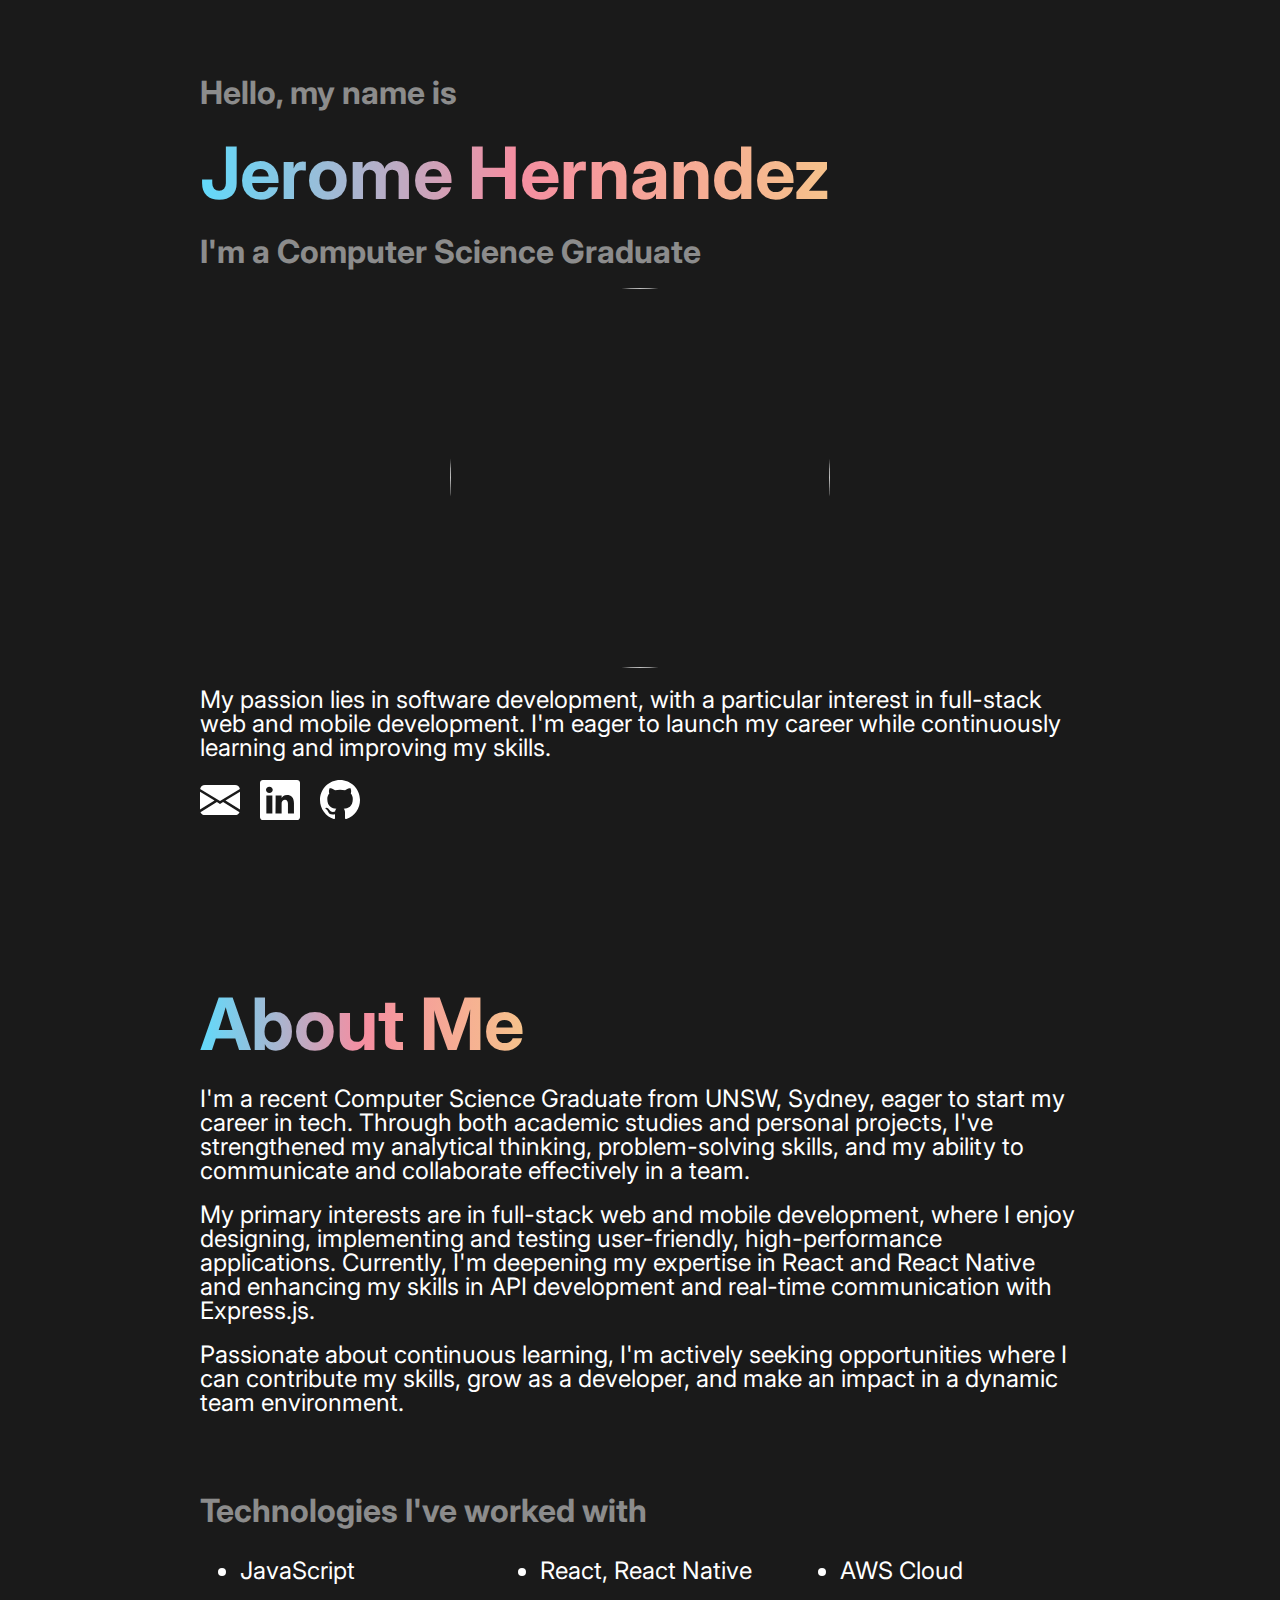
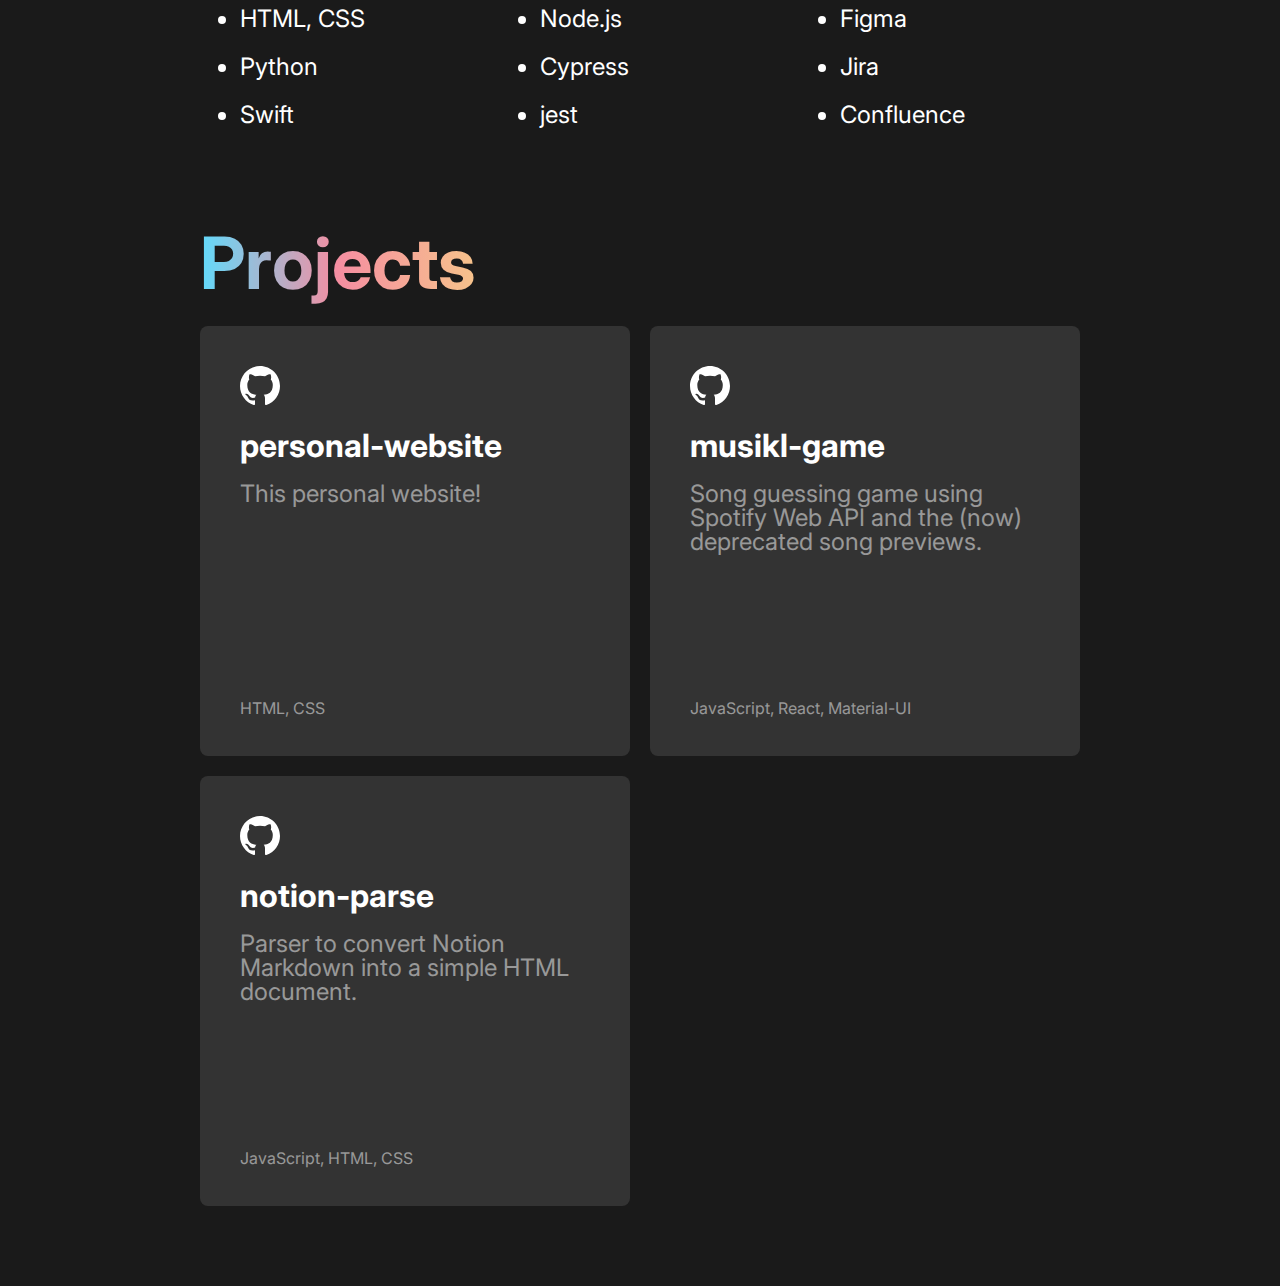
==== index.html @ d80d79ee "fix: icons href to new file and folder" ====
<!DOCTYPE html>
<html lang="en">
  <head>
    <meta charset="UTF-8" />
    <meta name="viewport" content="width=device-width, initial-scale=1.0" />
    <link rel="stylesheet" href="main.css" />
    <title>Personal Website</title>
    <style>
      @import url("https://fonts.googleapis.com/css2?family=Inter:ital,opsz,wght@0,14..32,100..900;1,14..32,100..900&display=swap");
    </style>
  </head>
  <body>
    <nav>
      <img src="images/J2 7 Segment.png" alt="J2" id="logo" />
    </nav>
    <div id="root">
      <div id="profile" class="container">
        <h2>Hello, my name is</h2>
        <h1>Jerome Hernandez</h1>
        <h2>I'm a Computer Science Graduate</h2>
        <img src="images/Profile Picture.png" alt="" id="profile-picture" />
        <p id="profile-blurb">
          My passion lies in software development, with a particular interest in
          full-stack web and mobile development. I'm eager to launch my career
          while continuously learning and improving my skills.
        </p>
        <div id="socials">
          <a href="mailto:rjeromeh@outlook.com">
            <svg class="icon">
              <use xlink:href="images/bootstrap-icons.svg#envelope-fill"></use>
            </svg>
          </a>
          <a href="https://www.linkedin.com/in/rjeromeh/">
            <svg class="icon">
              <use xlink:href="images/bootstrap-icons.svg#linkedin"></use>
            </svg>
          </a>
          <a href="https://github.com/J0020git">
            <svg class="icon">
              <use xlink:href="images/bootstrap-icons.svg#github"></use>
            </svg>
          </a>
        </div>
      </div>
      <div id="about" class="container">
        <h1>About Me</h1>
        <p>
          I'm a recent Computer Science Graduate from UNSW, Sydney, eager to
          start my career in tech. Through both academic studies and personal
          projects, I've strengthened my analytical thinking, problem-solving
          skills, and my ability to communicate and collaborate effectively in a
          team.
        </p>
        <p>
          My primary interests are in full-stack web and mobile development,
          where I enjoy designing, implementing and testing user-friendly,
          high-performance applications. Currently, I'm deepening my expertise
          in React and React Native and enhancing my skills in API development
          and real-time communication with Express.js.
        </p>
        <p>
          Passionate about continuous learning, I'm actively seeking
          opportunities where I can contribute my skills, grow as a developer,
          and make an impact in a dynamic team environment.
        </p>
      </div>
      <div id="technologies" class="container">
        <h2>Technologies I've worked with</h2>
        <div id="technologies-lists">
          <ul>
            <li>JavaScript</li>
            <li>HTML, CSS</li>
            <li>Python</li>
            <li>Swift</li>
          </ul>
          <ul>
            <li>React, React Native</li>
            <li>Node.js</li>
            <li>Cypress</li>
            <li>jest</li>
          </ul>
          <ul>
            <li>AWS Cloud</li>
            <li>Figma</li>
            <li>Jira</li>
            <li>Confluence</li>
          </ul>
        </div>
        <div id="technologies-tile-1">
          <img src="images/react.png" alt="" class="technologies-tile-img" />
        </div>
        <div id="technologies-tile-2">
          <img src="images/figma.png" alt="" class="technologies-tile-img" />
        </div>
        <div id="technologies-tile-3">
          <img src="images/js.png" alt="" class="technologies-tile-img" />
        </div>
      </div>
      <div id="projects" class="container">
        <h1>Projects</h1>
        <div id="project-tiles">
          <div class="project-tile">
            <a href="https://github.com/J0020git/personal-website">
              <svg class="icon">
                <use xlink:href="images/bootstrap-icons.svg#github"></use>
              </svg>
            </a>
            <h2>personal-website</h2>
            <p>This personal website!</p>
            <p class="text-small">HTML, CSS</p>
          </div>
          <div class="project-tile">
            <a href="https://github.com/J0020git/musikl-game">
              <svg class="icon">
                <use xlink:href="images/bootstrap-icons.svg#github"></use>
              </svg>
            </a>
            <h2>musikl-game</h2>
            <p>
              Song guessing game using Spotify Web API and the (now) deprecated
              song previews.
            </p>
            <p class="text-small">JavaScript, React, Material-UI</p>
          </div>
          <div class="project-tile">
            <a href="https://github.com/J0020git/notion-parse">
              <svg class="icon">
                <use xlink:href="images/bootstrap-icons.svg#github"></use>
              </svg>
            </a>
            <h2>notion-parse</h2>
            <p>
              Parser to convert Notion Markdown into a simple HTML document.
            </p>
            <p class="text-small">JavaScript, HTML, CSS</p>
          </div>
        </div>
      </div>
    </div>
  </body>
</html>
---- main.css ----
html {
    font-size: 16px;
}

nav {
    height: 0px;
    position: sticky;
    top: 0;
}

body {
    margin: 0;
    background-color: #1A1A1A;
    height: 100%;
    width: 100%;
    font-family: 'Inter';
}

#root {
    margin: 0 auto 0 auto;
    width: 100%;
    max-width: 1180px;
}

#logo {
    width: 3rem;
    height: 3rem;
    position: absolute;
    top: 2rem;
    left: 2rem;
}

#profile {
    position: relative;
    min-height: 47.5rem;
    height: 100vh;
    justify-content: center;
}

#profile-picture {
    width: 23.75rem;
    height: 23.75rem;
    border-radius: 11.875rem;
    position: absolute;
    right: 0px;
}

#profile-blurb {
    width: 36.25rem;
}

#socials {
    display: flex;
    flex-direction: row;
    flex-wrap: wrap;
    gap: 1.25rem;
}

#project-tiles {
    display: grid;
    gap: 1.25rem;
    grid-template-columns: repeat(3, 1fr);
}

#technologies-lists {
    display: grid;
    gap: 1.25rem;
    grid-template-columns: repeat(4, 1fr);
}

#about,
#technologies,
#projects {
    margin-top: 5rem;
    margin-bottom: 5rem;
    position: relative;
}

#technologies-lists>ul {
    flex: 1;
}

#technologies-lists>ul>li {
    line-height: 3rem;
}

#technologies-tile-1,
#technologies-tile-2,
#technologies-tile-3 {
    height: 5rem;
    width: 5rem;
    padding: 0.5rem;
    border-radius: 0.5rem;
    background-color: #333333;
    box-sizing: border-box;
    border-width: 2px;
    border-style: solid;
    position: absolute;
}

#technologies-tile-1 {
    border-color: #61DAFB;
    top: 50%;
    right: 12.5rem;
    translate: 0% -50%;
}

#technologies-tile-2 {
    border-color: #F58EA1;
    top: 0;
    right: 6.25rem;
}

#technologies-tile-3 {
    border-color: #F6C28B;
    bottom: 0;
    right: 0;
}

.technologies-tile-img {
    height: 100%;
    width: 100%;
    object-fit: contain;
}

.project-tile {
    aspect-ratio: 1 / 1;
    background-color: #333333;
    border-radius: 0.5rem;
    padding: 2.5rem;
    box-sizing: border-box;
    display: flex;
    flex-direction: column;
    gap: 1.25rem;
    overflow: hidden;
}

.project-tile>h2 {
    color: #FFFFFF;
}

.project-tile>h2+p {
    color: rgba(255, 255, 255, 0.5);
    flex: 1;
    overflow: hidden;
}

h1,
h2,
p,
li,
ul {
    margin: 0;
}

h1 {
    font-size: 4.5rem;
    color: transparent;
    font-weight: bold;
    background-image: linear-gradient(to right, #61DAFB, #F58EA1, #F6C28B);
    background-clip: text;
    align-self: start;
    overflow: visible;
}

h2 {
    font-size: 2rem;
    line-height: 2rem;
    color: rgba(255, 255, 255, 0.5);
    font-weight: bold;
}

p,
li {
    font-size: 1.5rem;
    line-height: 1.5rem;
    color: #FFFFFF;
    font-weight: normal;
}

.container {
    display: flex;
    flex-direction: column;
    gap: 1.25rem;
}

.text-small {
    font-size: 1rem;
    line-height: 1rem;
    color: rgba(255, 255, 255, 0.5);
    font-weight: normal;
}

.icon {
    height: 2.5rem;
    width: 2.5rem;
    color: #FFFFFF;
}

@media (max-width: 1404px) {
    nav {
        display: none;
    }
}

@media (max-width: 1280px) {
    #root {
        max-width: 880px;
    }

    #profile-picture {
        position: static;
        margin: 0 auto;
    }

    #profile-blurb {
        width: 100%;
    }

    #technologies-lists {
        grid-template-columns: repeat(3, 1fr);
    }

    #technologies-tile-1,
    #technologies-tile-2,
    #technologies-tile-3 {
        display: none;
    }

    #project-tiles {
        grid-template-columns: repeat(2, 1fr);
    }
}

@media (max-width: 1000px) {
    html {
        font-size: 12px;
    }

    #root {
        max-width: 800px;
    }

    #profile-picture {
        position: absolute;
        right: 0px;
    }

    #profile-blurb {
        width: 36.25rem;
    }

    #project-tiles {
        grid-template-columns: repeat(3, 1fr);
    }
}

@media (max-width: 880px) {
    #root {
        max-width: 600px;
    }

    #profile-picture {
        position: static;
        margin: 0 auto;
    }

    #profile-blurb {
        width: 100%;
    }

    #project-tiles {
        grid-template-columns: repeat(2, 1fr);
    }
}

@media (max-width: 768px) {
    html {
        font-size: 10px;
    }

    #root {
        max-width: 425px;
    }

    .project-tile>h2+p {
        visibility: hidden;
    }
}
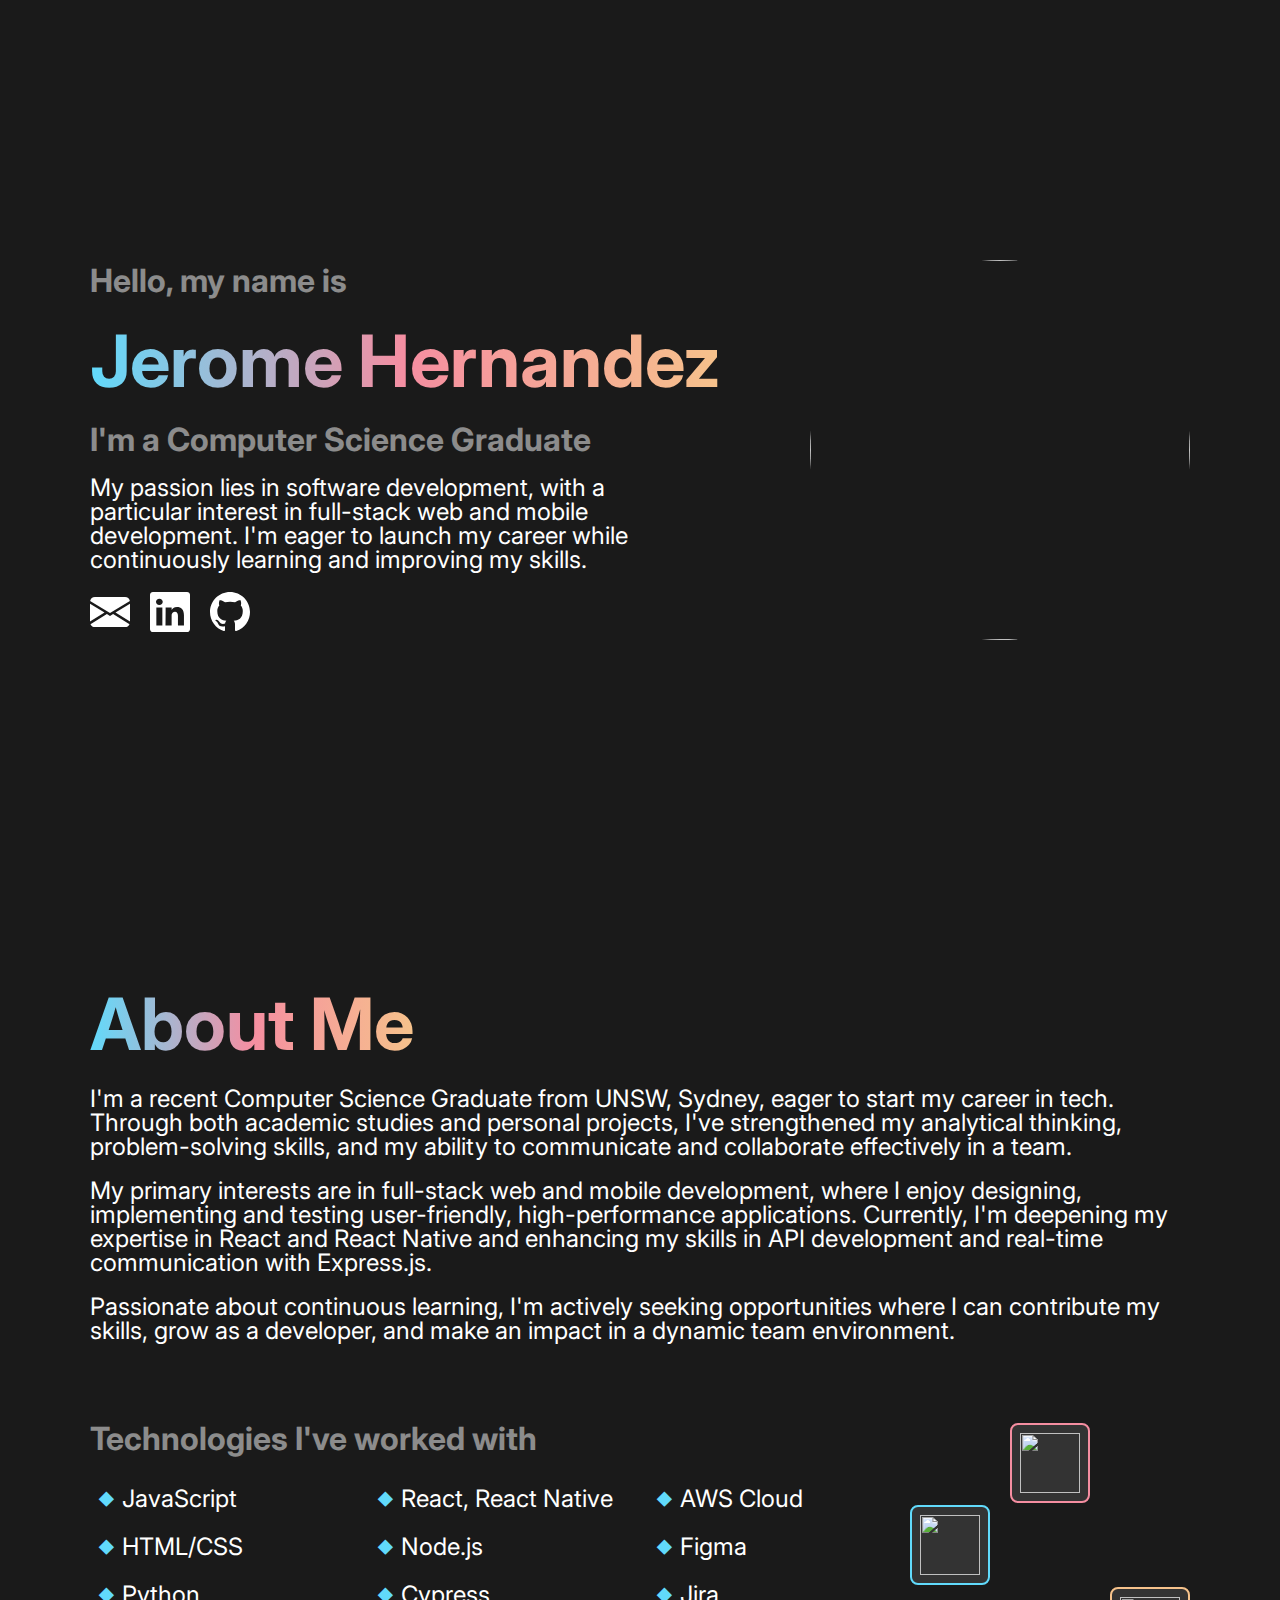
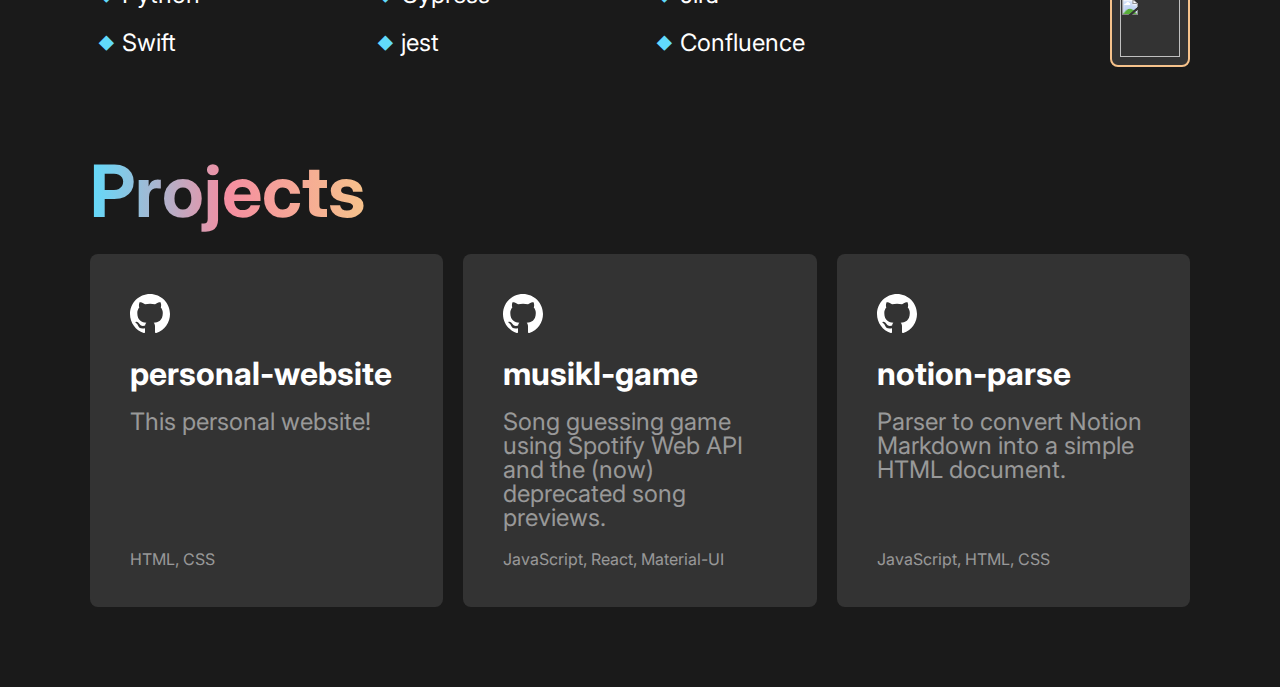
==== commit 2c56ad15: "feat: New li bullet style" ====
--- a/index.html
+++ b/index.html
@@ -69,12 +69,13 @@
         <div id="technologies-lists">
           <ul>
             <li>JavaScript</li>
-            <li>HTML, CSS</li>
+            <li>HTML/CSS</li>
             <li>Python</li>
             <li>Swift</li>
           </ul>
           <ul>
-            <li>React, React Native</li>
+            <li id="li-long">React, React Native</li>
+            <li id="li-short">React</li>
             <li>Node.js</li>
             <li>Cypress</li>
             <li>jest</li>
--- a/main.css
+++ b/main.css
@@ -3,6 +3,8 @@
 }
 
 nav {
+    display: none;
+    /* TODO: Implement and un-hide the nav */
     height: 0px;
     position: sticky;
     top: 0;
@@ -16,10 +18,26 @@
     font-family: 'Inter';
 }
 
+ul {
+    padding-left: 2rem;
+    list-style: none;
+}
+
+li::before {
+    font-size: 1rem;
+    color: #61DAFB;
+    content: "◆";
+    position: absolute;
+    margin-left: -1.5rem;
+}
+
 #root {
     margin: 0 auto 0 auto;
     width: 100%;
     max-width: 1180px;
+    box-sizing: border-box;
+    padding-left: 2.5rem;
+    padding-right: 2.5rem;
 }
 
 #logo {
@@ -64,7 +82,7 @@
 
 #technologies-lists {
     display: grid;
-    gap: 1.25rem;
+    gap: 1rem;
     grid-template-columns: repeat(4, 1fr);
 }
 
@@ -76,12 +94,12 @@
     position: relative;
 }
 
-#technologies-lists>ul {
-    flex: 1;
-}
-
 #technologies-lists>ul>li {
     line-height: 3rem;
+}
+
+#li-short {
+    display: none;
 }
 
 #technologies-tile-1,
@@ -203,9 +221,9 @@
     }
 }
 
-@media (max-width: 1280px) {
+@media (max-width: 1200px) {
     #root {
-        max-width: 880px;
+        max-width: 100%;
     }
 
     #profile-picture {
@@ -232,58 +250,57 @@
     }
 }
 
-@media (max-width: 1000px) {
+@media (max-width: 992px) {
     html {
         font-size: 12px;
     }
 
-    #root {
-        max-width: 800px;
+    #profile>* {
+        width: calc(100% - 23.75rem - 2.5rem);
     }
 
     #profile-picture {
         position: absolute;
         right: 0px;
-    }
-
-    #profile-blurb {
-        width: 36.25rem;
-    }
-
-    #project-tiles {
-        grid-template-columns: repeat(3, 1fr);
-    }
-}
-
-@media (max-width: 880px) {
-    #root {
-        max-width: 600px;
+        width: 23.75rem;
+    }
+}
+
+@media (max-width: 768px) {
+    html {
+        font-size: 10px;
+    }
+
+    h1 {
+        font-size: 4rem;
+    }
+
+    #profile {
+        height: auto;
+        padding-top: 2.5rem;
+    }
+
+    #profile>* {
+        width: 100%;
     }
 
     #profile-picture {
         position: static;
         margin: 0 auto;
-    }
-
-    #profile-blurb {
-        width: 100%;
-    }
-
-    #project-tiles {
-        grid-template-columns: repeat(2, 1fr);
-    }
-}
-
-@media (max-width: 768px) {
-    html {
-        font-size: 10px;
-    }
-
-    #root {
-        max-width: 425px;
-    }
-
+        width: 23.75rem;
+    }
+}
+
+@media (max-width: 576px) {
     .project-tile>h2+p {
         visibility: hidden;
     }
+
+    #li-long {
+        display: none;
+    }
+
+    #li-short {
+        display: list-item;
+    }
 }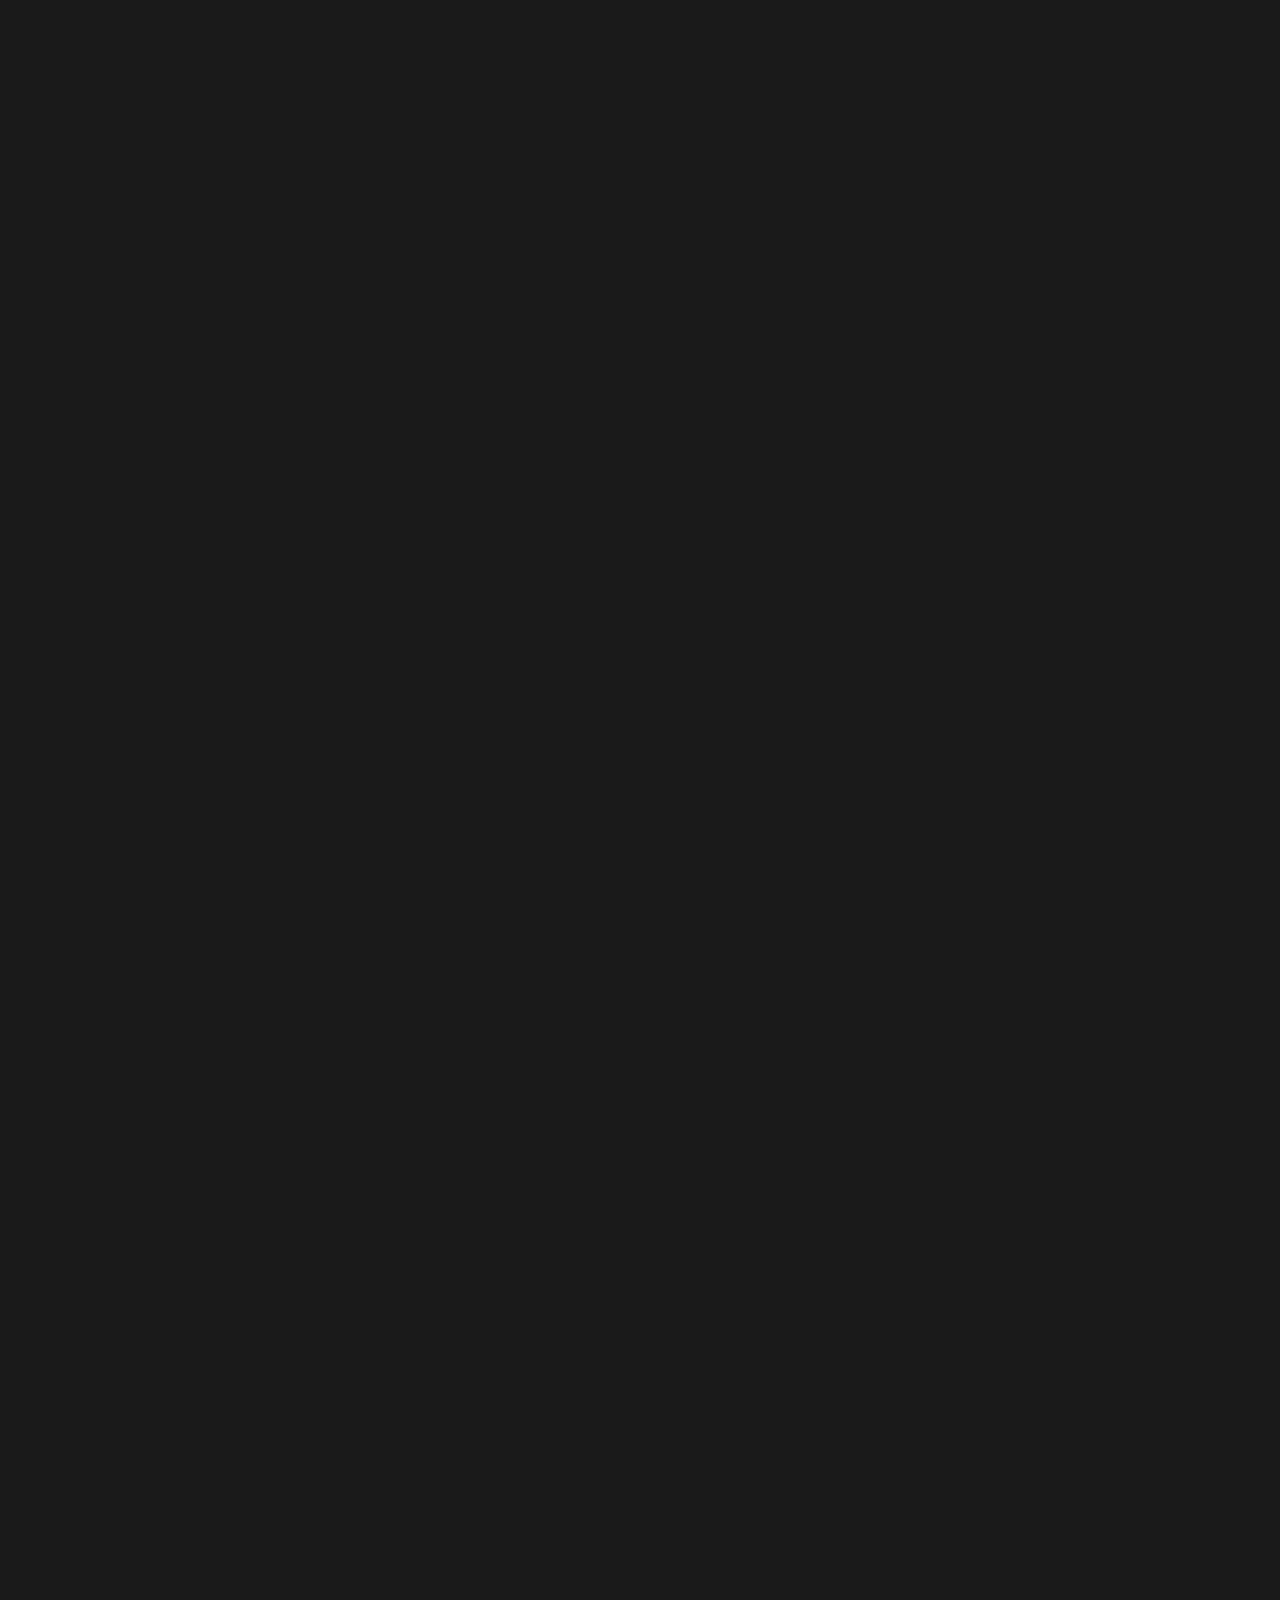
==== commit 52f1a681: "feat: Animate on scroll into view" ====
--- a/index.html
+++ b/index.html
@@ -8,6 +8,7 @@
     <style>
       @import url("https://fonts.googleapis.com/css2?family=Inter:ital,opsz,wght@0,14..32,100..900;1,14..32,100..900&display=swap");
     </style>
+    <script src="animateOnScroll.js"></script>
   </head>
   <body>
     <nav>
@@ -15,16 +16,21 @@
     </nav>
     <div id="root">
       <div id="profile" class="container">
-        <h2>Hello, my name is</h2>
-        <h1>Jerome Hernandez</h1>
-        <h2>I'm a Computer Science Graduate</h2>
-        <img src="images/Profile Picture.png" alt="" id="profile-picture" />
-        <p id="profile-blurb">
+        <h2 class="animate appearBottom">Hello, my name is</h2>
+        <h1 class="animate appearBottom">Jerome Hernandez</h1>
+        <h2 class="animate appearBottom">I'm a Computer Science Graduate</h2>
+        <img
+          src="images/Profile Picture.png"
+          alt=""
+          id="profile-picture"
+          class="animate appearBottom"
+        />
+        <p id="profile-blurb" class="animate appearBottom">
           My passion lies in software development, with a particular interest in
           full-stack web and mobile development. I'm eager to launch my career
           while continuously learning and improving my skills.
         </p>
-        <div id="socials">
+        <div id="socials" class="animate appearBottom">
           <a href="mailto:rjeromeh@outlook.com">
             <svg class="icon">
               <use xlink:href="images/bootstrap-icons.svg#envelope-fill"></use>
@@ -43,30 +49,30 @@
         </div>
       </div>
       <div id="about" class="container">
-        <h1>About Me</h1>
-        <p>
+        <h1 class="animate appearBottom">About Me</h1>
+        <p class="animate appearBottom">
           I'm a recent Computer Science Graduate from UNSW, Sydney, eager to
           start my career in tech. Through both academic studies and personal
           projects, I've strengthened my analytical thinking, problem-solving
           skills, and my ability to communicate and collaborate effectively in a
           team.
         </p>
-        <p>
+        <p class="animate appearBottom">
           My primary interests are in full-stack web and mobile development,
           where I enjoy designing, implementing and testing user-friendly,
           high-performance applications. Currently, I'm deepening my expertise
           in React and React Native and enhancing my skills in API development
           and real-time communication with Express.js.
         </p>
-        <p>
+        <p class="animate appearBottom">
           Passionate about continuous learning, I'm actively seeking
           opportunities where I can contribute my skills, grow as a developer,
           and make an impact in a dynamic team environment.
         </p>
       </div>
       <div id="technologies" class="container">
-        <h2>Technologies I've worked with</h2>
-        <div id="technologies-lists">
+        <h2 class="animate appearBottom">Technologies I've worked with</h2>
+        <div id="technologies-lists" class="animate appearBottom">
           <ul>
             <li>JavaScript</li>
             <li>HTML/CSS</li>
@@ -87,20 +93,20 @@
             <li>Confluence</li>
           </ul>
         </div>
-        <div id="technologies-tile-1">
+        <div id="technologies-tile-1" class="animate appearBottom">
           <img src="images/react.png" alt="" class="technologies-tile-img" />
         </div>
-        <div id="technologies-tile-2">
+        <div id="technologies-tile-2" class="animate appearBottom">
           <img src="images/figma.png" alt="" class="technologies-tile-img" />
         </div>
-        <div id="technologies-tile-3">
+        <div id="technologies-tile-3" class="animate appearBottom">
           <img src="images/js.png" alt="" class="technologies-tile-img" />
         </div>
       </div>
       <div id="projects" class="container">
-        <h1>Projects</h1>
+        <h1 class="animate appearBottom">Projects</h1>
         <div id="project-tiles">
-          <div class="project-tile">
+          <div class="project-tile animate appearBottom">
             <a href="https://github.com/J0020git/personal-website">
               <svg class="icon">
                 <use xlink:href="images/bootstrap-icons.svg#github"></use>
@@ -110,7 +116,7 @@
             <p>This personal website!</p>
             <p class="text-small">HTML, CSS</p>
           </div>
-          <div class="project-tile">
+          <div class="project-tile animate appearBottom">
             <a href="https://github.com/J0020git/musikl-game">
               <svg class="icon">
                 <use xlink:href="images/bootstrap-icons.svg#github"></use>
@@ -123,7 +129,7 @@
             </p>
             <p class="text-small">JavaScript, React, Material-UI</p>
           </div>
-          <div class="project-tile">
+          <div class="project-tile animate appearBottom">
             <a href="https://github.com/J0020git/notion-parse">
               <svg class="icon">
                 <use xlink:href="images/bootstrap-icons.svg#github"></use>
--- a/main.css
+++ b/main.css
@@ -1,3 +1,44 @@
+@keyframes appearBottom {
+    from {
+        opacity: 0%;
+        transform: translateY(10rem)
+    }
+
+    to {
+        opacity: 100%;
+        transform: translateY(0px)
+    }
+}
+
+/* TODO: animate, and other animation utility classes */
+
+.animate {
+    animation-duration: 0.7s;
+    animation-fill-mode: both;
+}
+
+.appearBottom {
+    opacity: 0%;
+    transform: translateY(10rem);
+}
+
+.appearBottom.viewed {
+    animation-name: appearBottom;
+    animation-timing-function: ease-in-out;
+}
+
+
+:root {
+    --blue: #61DAFB;
+    --pink: #F58EA1;
+    --peach: #F6C28B;
+    --dark: #1A1A1A;
+    --grey: #333333;
+    --light: #FFFFFF;
+    --translucent: rgba(255, 255, 255, 0.5);
+    --gradient: linear-gradient(to right, var(--blue), var(--pink), var(--peach));
+}
+
 html {
     font-size: 16px;
 }
@@ -12,7 +53,7 @@
 
 body {
     margin: 0;
-    background-color: #1A1A1A;
+    background-color: var(--dark);
     height: 100%;
     width: 100%;
     font-family: 'Inter';
@@ -25,7 +66,7 @@
 
 li::before {
     font-size: 1rem;
-    color: #61DAFB;
+    color: var(--blue);
     content: "◆";
     position: absolute;
     margin-left: -1.5rem;
@@ -109,7 +150,7 @@
     width: 5rem;
     padding: 0.5rem;
     border-radius: 0.5rem;
-    background-color: #333333;
+    background-color: var(--grey);
     box-sizing: border-box;
     border-width: 2px;
     border-style: solid;
@@ -117,20 +158,20 @@
 }
 
 #technologies-tile-1 {
-    border-color: #61DAFB;
+    border-color: var(--blue);
     top: 50%;
     right: 12.5rem;
     translate: 0% -50%;
 }
 
 #technologies-tile-2 {
-    border-color: #F58EA1;
+    border-color: var(--pink);
     top: 0;
     right: 6.25rem;
 }
 
 #technologies-tile-3 {
-    border-color: #F6C28B;
+    border-color: var(--peach);
     bottom: 0;
     right: 0;
 }
@@ -143,7 +184,7 @@
 
 .project-tile {
     aspect-ratio: 1 / 1;
-    background-color: #333333;
+    background-color: var(--grey);
     border-radius: 0.5rem;
     padding: 2.5rem;
     box-sizing: border-box;
@@ -154,11 +195,11 @@
 }
 
 .project-tile>h2 {
-    color: #FFFFFF;
+    color: var(--light);
 }
 
 .project-tile>h2+p {
-    color: rgba(255, 255, 255, 0.5);
+    color: var(--translucent);
     flex: 1;
     overflow: hidden;
 }
@@ -175,7 +216,7 @@
     font-size: 4.5rem;
     color: transparent;
     font-weight: bold;
-    background-image: linear-gradient(to right, #61DAFB, #F58EA1, #F6C28B);
+    background-image: var(--gradient);
     background-clip: text;
     align-self: start;
     overflow: visible;
@@ -184,7 +225,7 @@
 h2 {
     font-size: 2rem;
     line-height: 2rem;
-    color: rgba(255, 255, 255, 0.5);
+    color: var(--translucent);
     font-weight: bold;
 }
 
@@ -192,7 +233,7 @@
 li {
     font-size: 1.5rem;
     line-height: 1.5rem;
-    color: #FFFFFF;
+    color: var(--light);
     font-weight: normal;
 }
 
@@ -205,14 +246,20 @@
 .text-small {
     font-size: 1rem;
     line-height: 1rem;
-    color: rgba(255, 255, 255, 0.5);
+    color: var(--translucent);
     font-weight: normal;
 }
 
 .icon {
     height: 2.5rem;
     width: 2.5rem;
-    color: #FFFFFF;
+    color: var(--light);
+    transition: all 0.2s;
+}
+
+.icon:hover {
+    transform: translateY(-4px);
+    color: var(--blue);
 }
 
 @media (max-width: 1404px) {
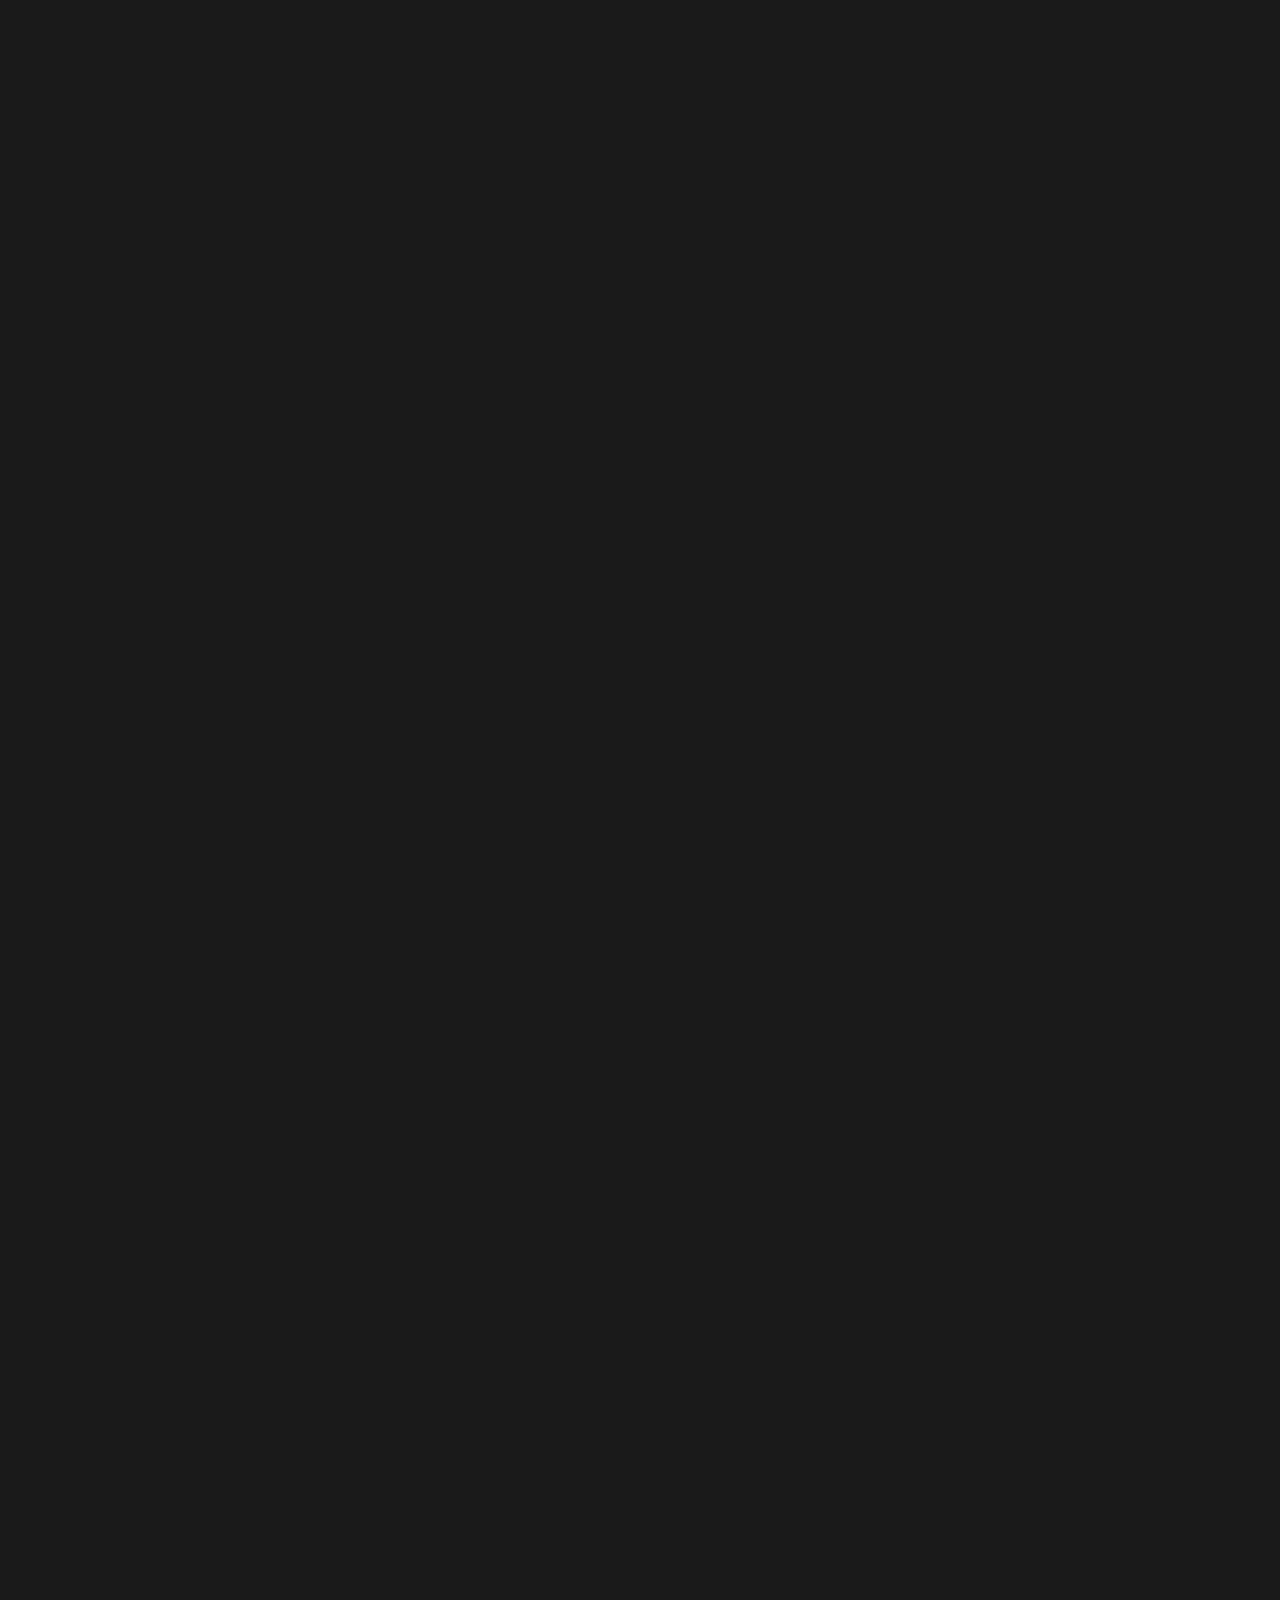
==== commit 2d0e4713: "fix: font sizing and gap adjustments" ====
--- a/index.html
+++ b/index.html
@@ -114,7 +114,7 @@
             </a>
             <h2>personal-website</h2>
             <p>This personal website!</p>
-            <p class="text-small">HTML, CSS</p>
+            <p class="text-small">JavaScript, HTML, CSS</p>
           </div>
           <div class="project-tile animate appearBottom">
             <a href="https://github.com/J0020git/musikl-game">
--- a/main.css
+++ b/main.css
@@ -190,7 +190,7 @@
     box-sizing: border-box;
     display: flex;
     flex-direction: column;
-    gap: 1.25rem;
+    gap: 1rem;
     overflow: hidden;
 }
 
@@ -200,6 +200,7 @@
 
 .project-tile>h2+p {
     color: var(--translucent);
+    font-size: 1rem;
     flex: 1;
     overflow: hidden;
 }
@@ -224,7 +225,6 @@
 
 h2 {
     font-size: 2rem;
-    line-height: 2rem;
     color: var(--translucent);
     font-weight: bold;
 }
@@ -232,7 +232,6 @@
 p,
 li {
     font-size: 1.5rem;
-    line-height: 1.5rem;
     color: var(--light);
     font-weight: normal;
 }
@@ -245,7 +244,6 @@
 
 .text-small {
     font-size: 1rem;
-    line-height: 1rem;
     color: var(--translucent);
     font-weight: normal;
 }
@@ -295,11 +293,15 @@
     #project-tiles {
         grid-template-columns: repeat(2, 1fr);
     }
+
+    .project-tile>h2+p {
+        font-size: 1.5rem;
+    }
 }
 
 @media (max-width: 992px) {
     html {
-        font-size: 12px;
+        font-size: 14px;
     }
 
     #profile>* {
@@ -315,7 +317,7 @@
 
 @media (max-width: 768px) {
     html {
-        font-size: 10px;
+        font-size: 11px;
     }
 
     h1 {
@@ -336,9 +338,21 @@
         margin: 0 auto;
         width: 23.75rem;
     }
+
+    .project-tile>h2+p {
+        font-size: 1.25rem;
+    }
 }
 
 @media (max-width: 576px) {
+    h1 {
+        font-size: 3rem;
+    }
+
+    h2 {
+        font-size: 1.5rem;
+    }
+
     .project-tile>h2+p {
         visibility: hidden;
     }
@@ -350,4 +364,8 @@
     #li-short {
         display: list-item;
     }
+
+    .project-tile {
+        gap: 0;
+    }
 }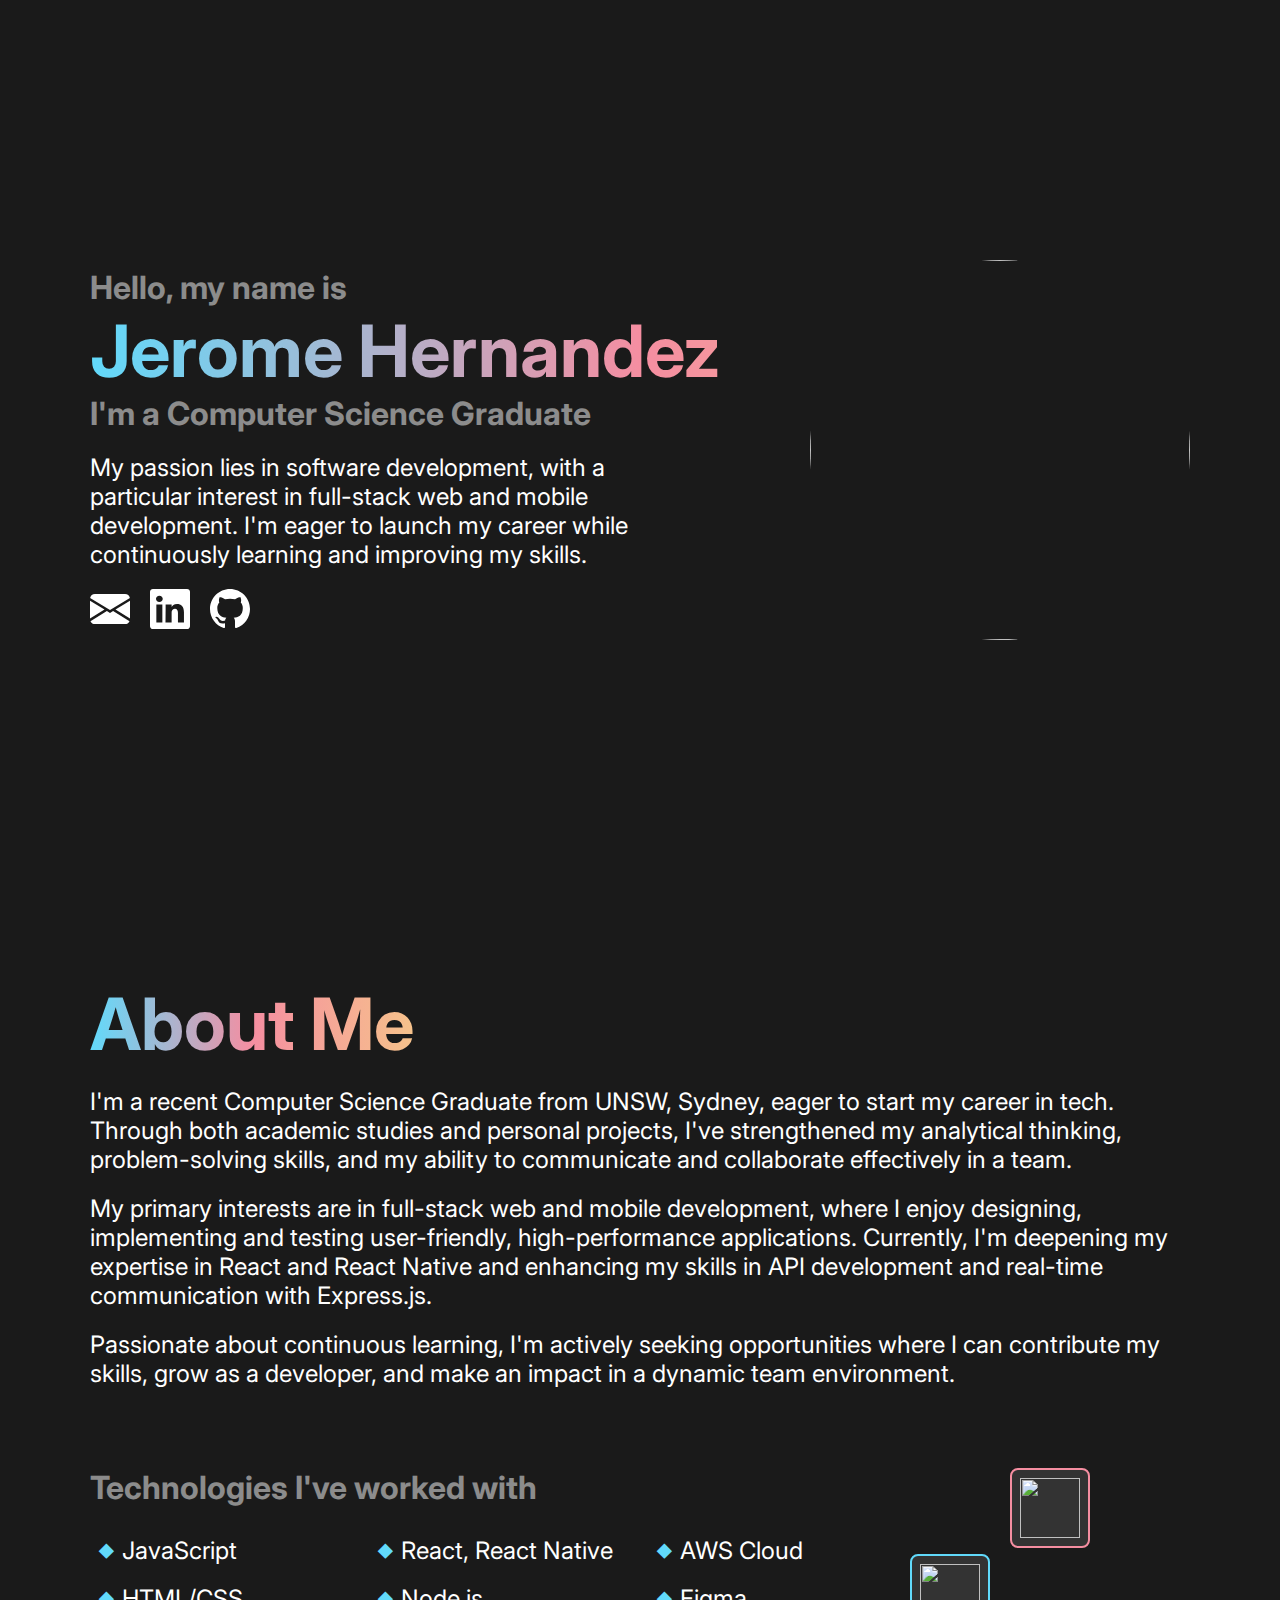
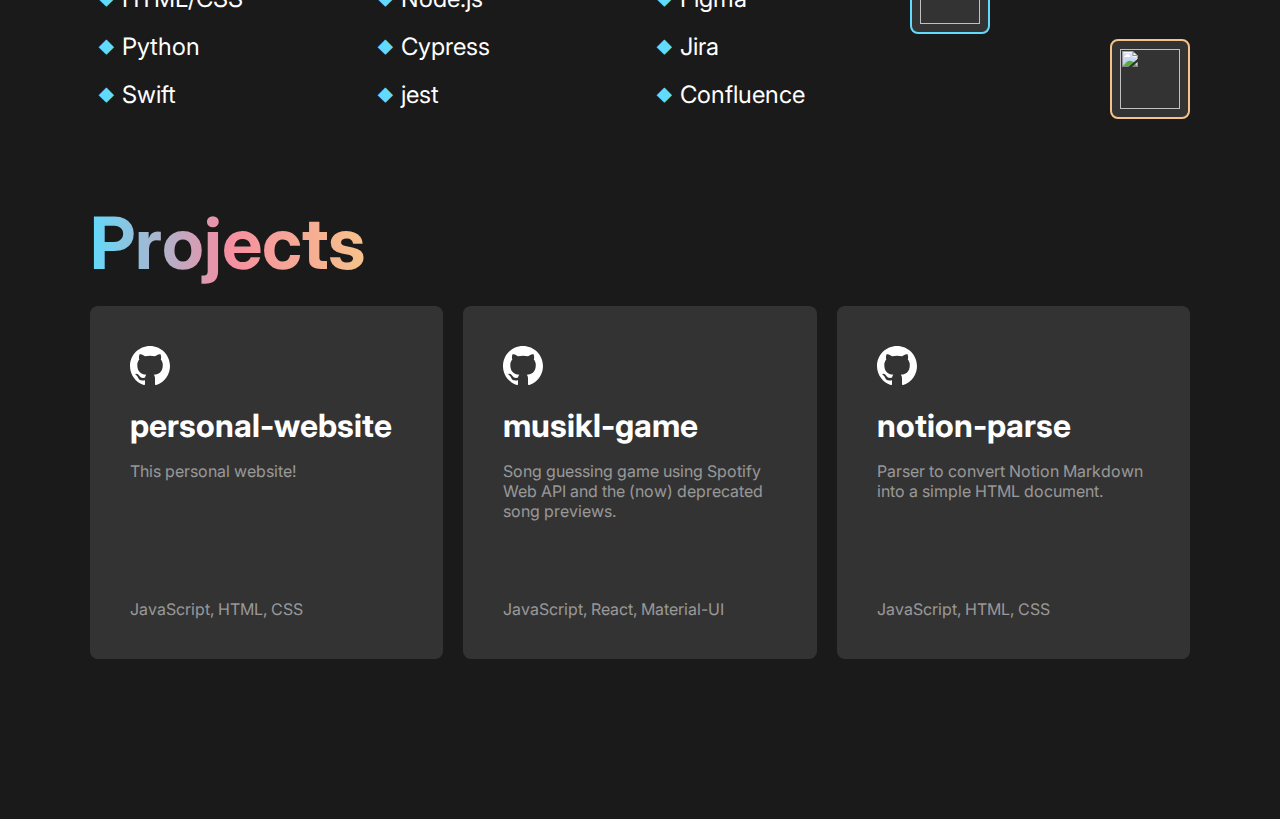
==== commit 5662f348: "fix: Animation unintended behaviour fixes" ====
--- a/index.html
+++ b/index.html
@@ -16,9 +16,11 @@
     </nav>
     <div id="root">
       <div id="profile" class="container">
-        <h2 class="animate appearBottom">Hello, my name is</h2>
-        <h1 class="animate appearBottom">Jerome Hernandez</h1>
-        <h2 class="animate appearBottom">I'm a Computer Science Graduate</h2>
+        <div>
+          <h2 class="animate appearBottom">Hello, my name is</h2>
+          <h1 class="animate appearBottom">Jerome Hernandez</h1>
+          <h2 class="animate appearBottom">I'm a Computer Science Graduate</h2>
+        </div>
         <img
           src="images/Profile Picture.png"
           alt=""
@@ -105,8 +107,8 @@
       </div>
       <div id="projects" class="container">
         <h1 class="animate appearBottom">Projects</h1>
-        <div id="project-tiles">
-          <div class="project-tile animate appearBottom">
+        <div id="project-tiles" class="animate appearBottom">
+          <div class="project-tile">
             <a href="https://github.com/J0020git/personal-website">
               <svg class="icon">
                 <use xlink:href="images/bootstrap-icons.svg#github"></use>
@@ -116,7 +118,7 @@
             <p>This personal website!</p>
             <p class="text-small">JavaScript, HTML, CSS</p>
           </div>
-          <div class="project-tile animate appearBottom">
+          <div class="project-tile">
             <a href="https://github.com/J0020git/musikl-game">
               <svg class="icon">
                 <use xlink:href="images/bootstrap-icons.svg#github"></use>
@@ -129,7 +131,7 @@
             </p>
             <p class="text-small">JavaScript, React, Material-UI</p>
           </div>
-          <div class="project-tile animate appearBottom">
+          <div class="project-tile">
             <a href="https://github.com/J0020git/notion-parse">
               <svg class="icon">
                 <use xlink:href="images/bootstrap-icons.svg#github"></use>
--- a/main.css
+++ b/main.css
@@ -1,33 +1,39 @@
+/* Animations */
 @keyframes appearBottom {
     from {
         opacity: 0%;
-        transform: translateY(10rem)
+    }
+
+    1% {
+        transform: translateY(10rem);
     }
 
     to {
         opacity: 100%;
-        transform: translateY(0px)
-    }
-}
-
-/* TODO: animate, and other animation utility classes */
-
-.animate {
-    animation-duration: 0.7s;
-    animation-fill-mode: both;
-}
-
-.appearBottom {
-    opacity: 0%;
-    transform: translateY(10rem);
-}
-
-.appearBottom.viewed {
-    animation-name: appearBottom;
-    animation-timing-function: ease-in-out;
-}
-
-
+        transform: translateY(0px);
+    }
+
+}
+
+/* Animation utility classes */
+@media (prefers-reduced-motion: no-preference) {
+    .animate {
+        animation-duration: 0.7s;
+        animation-play-state: paused;
+    }
+
+    .appearBottom {
+        animation-name: appearBottom;
+        animation-timing-function: ease-in-out;
+    }
+
+    .viewed {
+        animation-play-state: running;
+    }
+
+}
+
+/* CSS Variables */
 :root {
     --blue: #61DAFB;
     --pink: #F58EA1;
@@ -59,6 +65,37 @@
     font-family: 'Inter';
 }
 
+h1,
+h2,
+p,
+li,
+ul {
+    margin: 0;
+}
+
+h1 {
+    font-size: 4.5rem;
+    color: transparent;
+    font-weight: bold;
+    background-image: var(--gradient);
+    background-clip: text;
+    align-self: start;
+    overflow: visible;
+}
+
+h2 {
+    font-size: 2rem;
+    color: var(--translucent);
+    font-weight: bold;
+}
+
+p,
+li {
+    font-size: 1.5rem;
+    color: var(--light);
+    font-weight: normal;
+}
+
 ul {
     padding-left: 2rem;
     list-style: none;
@@ -79,6 +116,7 @@
     box-sizing: border-box;
     padding-left: 2.5rem;
     padding-right: 2.5rem;
+    padding-bottom: 5rem;
 }
 
 #logo {
@@ -155,6 +193,13 @@
     border-width: 2px;
     border-style: solid;
     position: absolute;
+    transition: all 1s linear;
+}
+
+#technologies-tile-1:hover,
+#technologies-tile-2:hover,
+#technologies-tile-3:hover {
+    transform: rotateY(360deg);
 }
 
 #technologies-tile-1 {
@@ -205,37 +250,6 @@
     overflow: hidden;
 }
 
-h1,
-h2,
-p,
-li,
-ul {
-    margin: 0;
-}
-
-h1 {
-    font-size: 4.5rem;
-    color: transparent;
-    font-weight: bold;
-    background-image: var(--gradient);
-    background-clip: text;
-    align-self: start;
-    overflow: visible;
-}
-
-h2 {
-    font-size: 2rem;
-    color: var(--translucent);
-    font-weight: bold;
-}
-
-p,
-li {
-    font-size: 1.5rem;
-    color: var(--light);
-    font-weight: normal;
-}
-
 .container {
     display: flex;
     flex-direction: column;
@@ -260,6 +274,7 @@
     color: var(--blue);
 }
 
+/* Responsiveness media queries */
 @media (max-width: 1404px) {
     nav {
         display: none;
@@ -324,9 +339,12 @@
         font-size: 4rem;
     }
 
+    #root {
+        padding-top: 2.5rem;
+    }
+
     #profile {
         height: auto;
-        padding-top: 2.5rem;
     }
 
     #profile>* {
